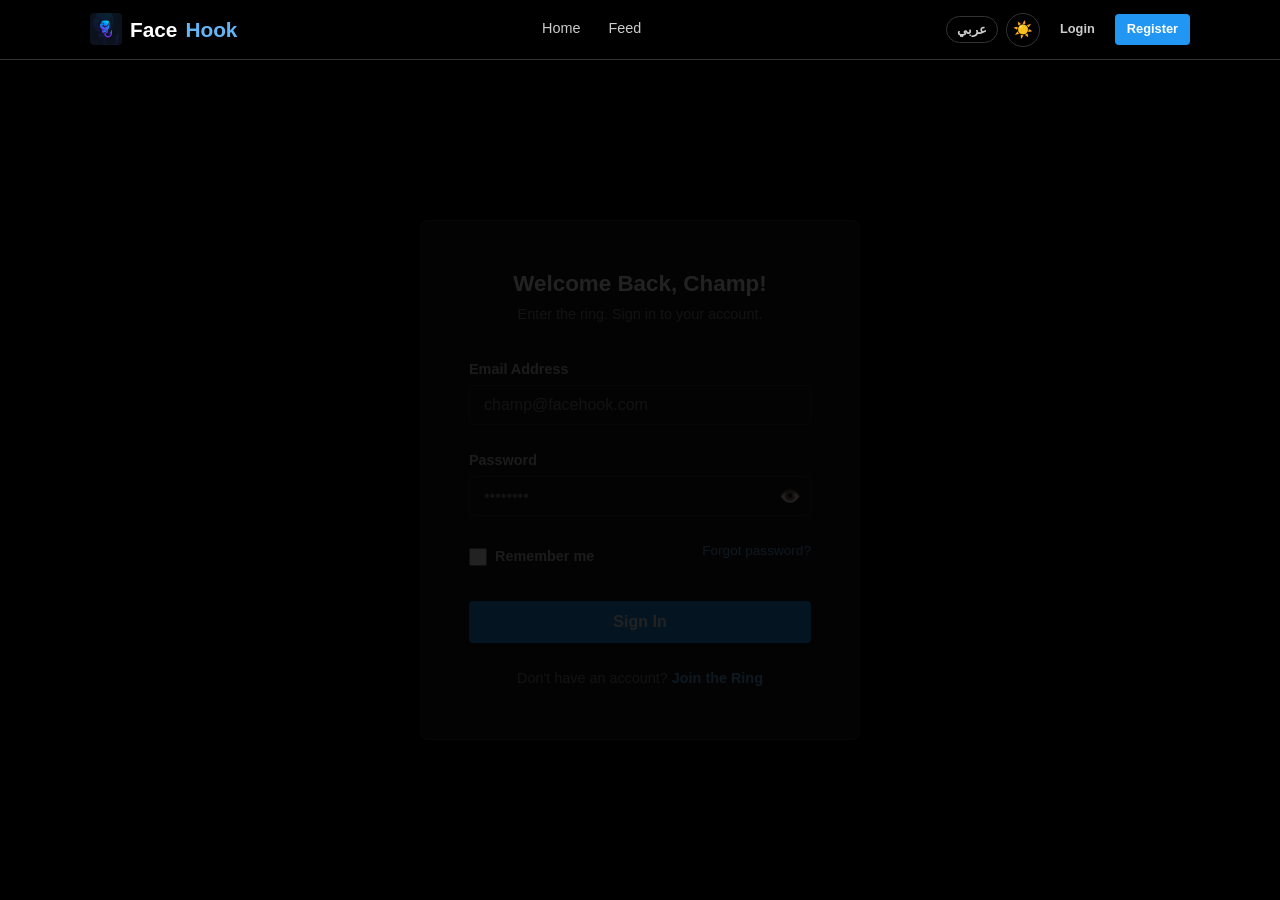
==== FaceHook/pages/dashboard.html @ 2dcbaf60 "last" ====
<!DOCTYPE html>
<html lang="en" data-theme="dark">
<head>
  <meta charset="UTF-8">
  <meta name="viewport" content="width=device-width, initial-scale=1.0">
  <meta name="description" content="Your FaceHook dashboard — stats, activity, and connections.">
  <title>Dashboard — FaceHook</title>
  <link rel="stylesheet" href="../css/global.css">
  <link rel="stylesheet" href="../css/themes.css">
  <link rel="stylesheet" href="../css/components.css">
  <link rel="stylesheet" href="../css/dashboard.css">
  <link rel="icon" href="../assets/images/logo.png" type="image/png">
</head>
<body>
  <nav class="navbar">
    <div class="nav-container">
      <a href="../index.html" class="nav-logo">
        <img src="../assets/images/logo.png" alt="FaceHook">
        <span>Face</span><span class="logo-hook">Hook</span>
      </a>
      <ul class="nav-links" id="nav-links">
        <li><a href="../index.html">Home</a></li>
        <li><a href="feed.html">Feed</a></li>
        <li><a href="search.html">Search</a></li>
      </ul>
      <div class="nav-actions">
        <button class="lang-toggle">عربي</button>
        <button class="theme-toggle"><span class="icon-sun">☀️</span><span class="icon-moon">🌙</span></button>
        <button class="nav-hamburger"><span>☰</span></button>
      </div>
    </div>
  </nav>

  <div class="page-wrapper">
    <div class="dashboard-page">
      <div class="dashboard-header">
        <div>
          <h1>📊 Your Dashboard</h1>
          <p class="text-muted">Welcome back! Here's your activity summary.</p>
        </div>
        <a href="admin.html" class="btn btn-secondary">Admin Panel</a>
      </div>

      <div class="stats-grid stagger-children">
        <div class="stat-card"><div class="stat-icon">📝</div><div class="stat-value" data-target="0">0</div><div class="stat-label">Your Posts</div></div>
        <div class="stat-card"><div class="stat-icon">👥</div><div class="stat-value" data-target="0">0</div><div class="stat-label">Followers</div></div>
        <div class="stat-card"><div class="stat-icon">❤️</div><div class="stat-value" data-target="0">0</div><div class="stat-label">Likes Received</div></div>
        <div class="stat-card"><div class="stat-icon">💬</div><div class="stat-value" data-target="0">0</div><div class="stat-label">Comments</div></div>
      </div>

      <div class="dashboard-grid">
        <div class="card pad-xl">
          <h3 class="mb-lg">Recent Activity</h3>
          <div class="activity-list" id="activity-list">
            <p class="text-center text-muted pad-lg">No activity yet. Start posting and connecting!</p>
          </div>
        </div>
        <div>
          <div class="card pad-xl">
            <h3 class="mb-md">Quick Links</h3>
            <div class="flex flex-col gap-sm">
              <a href="profile.html" class="btn btn-ghost">👤 My Profile</a>
              <a href="settings.html" class="btn btn-ghost">⚙️ Settings</a>
              <a href="chat.html" class="btn btn-ghost">💬 Messages</a>
              <a href="feed.html" class="btn btn-ghost">📝 Create Post</a>
            </div>
          </div>
        </div>
      </div>
    </div>
  </div>

  <script src="../js/data.js"></script>
  <script src="../js/app.js"></script>
  <script src="../js/dashboard.js"></script>
</body>
</html>
---- FaceHook/css/global.css ----
/* ============================================
   FaceHook — Global Styles
   ============================================ */

/* ---------- CSS Variables ---------- */
:root {
  /* Colors — blue */
  --primary: #2196F3;
  --primary-light: #64B5F6;
  --primary-dark: #1976D2;
  --accent: #2196F3;
  --accent-light: #64B5F6;
  --accent-dark: #1976D2;

  /* Semantic */
  --success: #4CAF50;
  --warning: #FF9800;
  --danger: #F44336;
  --info: #2196F3;

  /* Background — black */
  --bg-primary: #000000;
  --bg-secondary: #111111;
  --bg-card: #1a1a1a;
  --bg-elevated: #222222;
  --bg-input: #1a1a1a;

  /* Text */
  --text-primary: #ffffff;
  --text-secondary: #cccccc;
  --text-muted: #888888;
  --text-inverse: #000000;

  /* Border */
  --border-color: #333333;
  --border-color-hover: #555555;

  /* Shadows */
  --shadow-sm: 0 1px 3px rgba(0,0,0,0.5);
  --shadow-md: 0 2px 8px rgba(0,0,0,0.5);

  /* Spacing */
  --space-xs: 4px;
  --space-sm: 8px;
  --space-md: 16px;
  --space-lg: 24px;
  --space-xl: 32px;
  --space-2xl: 48px;
  --space-3xl: 64px;

  /* Border radius - simpler */
  --radius-sm: 4px;
  --radius-md: 8px;
  --radius-lg: 12px;
  --radius-xl: 16px;
  --radius-full: 9999px;

  /* Typography - basic system fonts */
  --font-primary: Arial, Helvetica, sans-serif;
  --font-heading: Arial, Helvetica, sans-serif;
  --font-mono: 'Courier New', monospace;

  /* Transitions */
  --transition-fast: 0.2s ease;
  --transition-base: 0.3s ease;
  --transition-slow: 0.4s ease;

  /* Layout */
  --navbar-height: 60px;
  --sidebar-width: 260px;
  --container-max: 1100px;
  --container-sm: 600px;
  --container-md: 850px;
}

/* ---------- Reset ---------- */
*, *::before, *::after {
  margin: 0;
  padding: 0;
  box-sizing: border-box;
}

html {
  font-size: 16px;
  scroll-behavior: smooth;
}

body {
  font-family: var(--font-primary);
  background-color: var(--bg-primary);
  color: var(--text-primary);
  line-height: 1.6;
  min-height: 100vh;
}

/* ---------- Typography ---------- */
h1, h2, h3, h4, h5, h6 {
  font-family: var(--font-heading);
  font-weight: bold;
  line-height: 1.3;
  color: var(--text-primary);
}

h1 { font-size: 2rem; }
h2 { font-size: 1.6rem; }
h3 { font-size: 1.3rem; }
h4 { font-size: 1.1rem; }
h5 { font-size: 1rem; }
h6 { font-size: 0.9rem; }

p {
  margin-bottom: var(--space-md);
  color: var(--text-secondary);
}

a {
  color: var(--primary-light);
  text-decoration: none;
}

a:hover {
  text-decoration: underline;
}

strong, b { font-weight: bold; }
small { font-size: 0.85rem; }

/* ---------- Lists ---------- */
ul, ol {
  padding-left: var(--space-lg);
  margin-bottom: var(--space-md);
}

li { margin-bottom: var(--space-xs); }

/* ---------- Images ---------- */
img, video { max-width: 100%; height: auto; display: block; }

/* ---------- Tables ---------- */
table {
  width: 100%;
  border-collapse: collapse;
  margin-bottom: var(--space-lg);
}

th, td {
  padding: 10px 14px;
  text-align: left;
  border-bottom: 1px solid var(--border-color);
}

th {
  font-weight: bold;
  background: var(--bg-elevated);
  font-size: 0.85rem;
  text-transform: uppercase;
}

tr:hover {
  background: rgba(74, 144, 217, 0.05);
}

/* ---------- Forms ---------- */
input, textarea, select, button {
  font-family: var(--font-primary);
  font-size: 1rem;
  outline: none;
}

input:not([type="checkbox"]):not([type="radio"]),
textarea,
select {
  width: 100%;
  padding: 10px 14px;
  background: var(--bg-input);
  border: 1px solid var(--border-color);
  border-radius: var(--radius-sm);
  color: var(--text-primary);
}

input:focus,
textarea:focus,
select:focus {
  border-color: var(--primary);
}

input::placeholder,
textarea::placeholder {
  color: var(--text-muted);
}

label {
  display: block;
  font-size: 0.9rem;
  font-weight: bold;
  margin-bottom: var(--space-xs);
  color: var(--text-secondary);
}

/* ---------- Selection ---------- */
::selection {
  background: var(--primary);
  color: white;
}

/* ---------- Utility Classes ---------- */
.container {
  width: 100%;
  max-width: var(--container-max);
  margin: 0 auto;
  padding: 0 var(--space-lg);
}

.container-sm { max-width: var(--container-sm); }
.container-md { max-width: var(--container-md); }

.text-center { text-align: center; }
.text-right { text-align: right; }
.text-muted { color: var(--text-muted); }
.text-primary-color { color: var(--primary-light); }
.text-accent { color: var(--accent); }
.text-success { color: var(--success); }
.text-warning { color: var(--warning); }
.text-danger { color: var(--danger); }

.flex { display: flex; }
.flex-col { flex-direction: column; }
.flex-wrap { flex-wrap: wrap; }
.items-center { align-items: center; }
.justify-center { justify-content: center; }
.justify-between { justify-content: space-between; }
.gap-sm { gap: var(--space-sm); }
.gap-md { gap: var(--space-md); }
.gap-lg { gap: var(--space-lg); }
.gap-xl { gap: var(--space-xl); }

.grid { display: grid; }

.mt-sm { margin-top: var(--space-sm); }
.mt-md { margin-top: var(--space-md); }
.mt-lg { margin-top: var(--space-lg); }
.mt-xl { margin-top: var(--space-xl); }
.mb-sm { margin-bottom: var(--space-sm); }
.mb-md { margin-bottom: var(--space-md); }
.mb-lg { margin-bottom: var(--space-lg); }
.mb-xl { margin-bottom: var(--space-xl); }
.mb-0 { margin-bottom: 0; }
.mt-2xl { margin-top: var(--space-2xl); }
.mt-3xl { margin-top: var(--space-3xl); }
.pt-xl { padding-top: var(--space-xl); }
.pb-3xl { padding-bottom: var(--space-3xl); }
.pad-xl { padding: var(--space-xl); }
.pad-lg { padding: var(--space-lg); }
.full-center { display: flex; align-items: center; justify-content: center; }

.hidden { display: none !important; }

/* ---------- Animations - simple ---------- */
@keyframes fadeIn {
  from { opacity: 0; }
  to   { opacity: 1; }
}

.animate-fade-in  { animation: fadeIn 0.4s ease; }
.animate-slide-up { animation: fadeIn 0.4s ease; }
.animate-pulse    { /* removed */ }
.animate-float    { /* removed */ }

.stagger-children > * {
  animation: fadeIn 0.3s ease;
}

/* ---------- Responsive ---------- */
@media (max-width: 768px) {
  h1 { font-size: 1.6rem; }
  h2 { font-size: 1.3rem; }
  h3 { font-size: 1.1rem; }
  .container { padding: 0 var(--space-md); }
}

@media (max-width: 480px) {
  h1 { font-size: 1.4rem; }
  h2 { font-size: 1.2rem; }
}
---- FaceHook/css/themes.css ----
/* ============================================
   FaceHook — Theme Definitions
   Dark = black + blue, Light = white + blue
   ============================================ */

/* ---------- Dark Theme ---------- */
[data-theme="dark"] {
  --primary: #2196F3;
  --primary-light: #64B5F6;
  --primary-dark: #1976D2;
  --accent: #2196F3;
  --accent-light: #64B5F6;

  --bg-primary: #000000;
  --bg-secondary: #111111;
  --bg-card: #1a1a1a;
  --bg-elevated: #222222;
  --bg-input: #1a1a1a;

  --text-primary: #ffffff;
  --text-secondary: #cccccc;
  --text-muted: #888888;
  --text-inverse: #000000;

  --border-color: #333333;
  --border-color-hover: #555555;

  --shadow-sm: 0 1px 3px rgba(0,0,0,0.5);
  --shadow-md: 0 2px 8px rgba(0,0,0,0.5);

  --gradient-primary: #2196F3;
  --gradient-accent: #2196F3;

  --navbar-bg: #000000;
}

/* ---------- Light Theme ---------- */
[data-theme="light"] {
  --primary: #1976D2;
  --primary-light: #2196F3;
  --primary-dark: #0D47A1;
  --accent: #1976D2;
  --accent-light: #2196F3;

  --bg-primary: #ffffff;
  --bg-secondary: #f5f5f5;
  --bg-card: #ffffff;
  --bg-elevated: #eeeeee;
  --bg-input: #ffffff;

  --text-primary: #000000;
  --text-secondary: #444444;
  --text-muted: #888888;
  --text-inverse: #ffffff;

  --border-color: #dddddd;
  --border-color-hover: #bbbbbb;

  --shadow-sm: 0 1px 3px rgba(0,0,0,0.1);
  --shadow-md: 0 2px 6px rgba(0,0,0,0.1);

  --gradient-primary: #1976D2;
  --gradient-accent: #1976D2;

  --navbar-bg: #ffffff;
}
---- FaceHook/css/components.css ----
/* ============================================
   FaceHook — Components
   Navbar, Footer, Buttons, Cards, Modals, etc.
   ============================================ */

/* ==========================================
   NAVBAR
   ========================================== */
.navbar {
  position: fixed;
  top: 0;
  left: 0;
  right: 0;
  height: var(--navbar-height);
  background: var(--navbar-bg, #1a1a2e);
  border-bottom: 1px solid var(--border-color);
  z-index: 1000;
  display: flex;
  align-items: center;
  padding: 0 var(--space-lg);
}

.navbar .nav-container {
  width: 100%;
  max-width: var(--container-max);
  margin: 0 auto;
  display: flex;
  align-items: center;
  justify-content: space-between;
}

.navbar .nav-logo {
  display: flex;
  align-items: center;
  gap: var(--space-sm);
  font-size: 1.3rem;
  font-weight: bold;
  color: var(--text-primary);
  text-decoration: none;
}

.navbar .nav-logo img {
  width: 32px;
  height: 32px;
  border-radius: 4px;
}

.navbar .nav-logo span.logo-hook {
  color: var(--primary-light);
}

/* Nav Links */
.navbar .nav-links {
  display: flex;
  align-items: center;
  gap: 4px;
  list-style: none;
  padding: 0;
  margin: 0;
}

.navbar .nav-links a {
  padding: 8px 12px;
  border-radius: var(--radius-sm);
  color: var(--text-secondary);
  font-size: 0.9rem;
  text-decoration: none;
}

.navbar .nav-links a:hover,
.navbar .nav-links a.active {
  color: var(--primary-light);
  background: rgba(74, 144, 217, 0.1);
}

/* Nav Actions */
.navbar .nav-actions {
  display: flex;
  align-items: center;
  gap: var(--space-sm);
}

/* Theme Toggle */
.theme-toggle {
  background: none;
  border: 1px solid var(--border-color);
  border-radius: 50%;
  padding: 6px;
  cursor: pointer;
  color: var(--text-secondary);
  width: 34px;
  height: 34px;
  display: flex;
  align-items: center;
  justify-content: center;
}

.theme-toggle:hover {
  border-color: var(--primary);
}

[data-theme="dark"] .theme-toggle .icon-sun  { display: inline; }
[data-theme="dark"] .theme-toggle .icon-moon { display: none;   }
[data-theme="light"] .theme-toggle .icon-sun  { display: none;   }
[data-theme="light"] .theme-toggle .icon-moon { display: inline; }

/* Language Toggle */
.lang-toggle {
  background: none;
  border: 1px solid var(--border-color);
  border-radius: 20px;
  padding: 5px 10px;
  cursor: pointer;
  color: var(--text-secondary);
  font-size: 0.8rem;
  font-weight: bold;
}

.lang-toggle:hover {
  border-color: var(--primary);
}

/* Mobile Hamburger */
.nav-hamburger {
  display: none;
  background: none;
  border: none;
  color: var(--text-primary);
  font-size: 1.5rem;
  cursor: pointer;
}

@media (max-width: 768px) {
  .nav-hamburger { display: block; }

  .navbar .nav-links {
    display: none;
    position: absolute;
    top: var(--navbar-height);
    left: 0;
    right: 0;
    background: var(--bg-secondary);
    border-bottom: 1px solid var(--border-color);
    flex-direction: column;
    padding: var(--space-md);
  }

  .navbar .nav-links.open {
    display: flex;
  }

  .navbar .nav-links a {
    width: 100%;
    padding: 10px 14px;
  }
}


/* ==========================================
   BUTTONS
   ========================================== */
.btn {
  display: inline-flex;
  align-items: center;
  justify-content: center;
  gap: 6px;
  padding: 8px 18px;
  font-size: 0.9rem;
  font-weight: bold;
  border: none;
  border-radius: var(--radius-sm);
  cursor: pointer;
  text-decoration: none;
}

.btn-primary {
  background: var(--primary);
  color: white;
}

.btn-primary:hover {
  background: var(--primary-dark);
  color: white;
}

.btn-secondary {
  background: transparent;
  color: var(--primary-light);
  border: 1px solid var(--primary);
}

.btn-secondary:hover {
  background: rgba(74, 144, 217, 0.1);
  color: var(--primary-light);
}

.btn-accent {
  background: var(--accent);
  color: white;
}

.btn-accent:hover {
  background: var(--accent-dark);
  color: white;
}

.btn-danger {
  background: var(--danger);
  color: white;
}

.btn-danger:hover {
  background: #c0392b;
  color: white;
}

.btn-ghost {
  background: transparent;
  color: var(--text-secondary);
}

.btn-ghost:hover {
  background: rgba(74, 144, 217, 0.08);
  color: var(--text-primary);
}

.btn-sm { padding: 5px 12px; font-size: 0.8rem; }
.btn-lg { padding: 12px 28px; font-size: 1rem; }
.btn-full { width: 100%; }


/* ==========================================
   CARDS
   ========================================== */
.card {
  background: var(--bg-card);
  border: 1px solid var(--border-color);
  border-radius: var(--radius-md);
  padding: var(--space-lg);
}

.card:hover {
  border-color: var(--border-color-hover);
}

.card-header {
  display: flex;
  align-items: center;
  justify-content: space-between;
  margin-bottom: var(--space-md);
}

.card-footer {
  display: flex;
  align-items: center;
  justify-content: space-between;
  padding-top: var(--space-md);
  border-top: 1px solid var(--border-color);
}


/* ==========================================
   BADGES
   ========================================== */
.badge {
  display: inline-flex;
  align-items: center;
  padding: 2px 8px;
  font-size: 0.75rem;
  font-weight: bold;
  border-radius: 10px;
}

.badge-primary { background: rgba(74,144,217,0.15); color: var(--primary-light); }
.badge-accent  { background: rgba(40,167,69,0.15);  color: var(--accent); }
.badge-success { background: rgba(40,167,69,0.15);  color: var(--success); }
.badge-warning { background: rgba(255,193,7,0.15);  color: var(--warning); }
.badge-danger  { background: rgba(220,53,69,0.15);  color: var(--danger); }


/* ==========================================
   AVATARS
   ========================================== */
.avatar {
  border-radius: 50%;
  border: 2px solid var(--border-color);
}

.avatar-xs { width: 28px; height: 28px; }
.avatar-sm { width: 36px; height: 36px; }
.avatar-md { width: 48px; height: 48px; }
.avatar-lg { width: 64px; height: 64px; }
.avatar-xl { width: 96px; height: 96px; }
.avatar-2xl { width: 128px; height: 128px; }


/* ==========================================
   MODAL
   ========================================== */
.modal-overlay {
  position: fixed;
  top: 0; left: 0; right: 0; bottom: 0;
  background: rgba(0, 0, 0, 0.6);
  display: flex;
  align-items: center;
  justify-content: center;
  z-index: 2000;
  opacity: 0;
  visibility: hidden;
}

.modal-overlay.active,
.modal-overlay.open {
  opacity: 1;
  visibility: visible;
}

.modal {
  background: var(--bg-card);
  border: 1px solid var(--border-color);
  border-radius: var(--radius-md);
  padding: var(--space-xl);
  max-width: 500px;
  width: 90%;
  max-height: 85vh;
  overflow-y: auto;
}

.modal-header {
  display: flex;
  align-items: center;
  justify-content: space-between;
  margin-bottom: var(--space-lg);
}

.modal-close {
  background: none;
  border: none;
  color: var(--text-muted);
  font-size: 1.5rem;
  cursor: pointer;
}

.modal-close:hover {
  color: var(--danger);
}


/* ==========================================
   TABS
   ========================================== */
.tabs {
  display: flex;
  border-bottom: 2px solid var(--border-color);
  margin-bottom: var(--space-lg);
}

.tab {
  padding: 8px 18px;
  background: none;
  border: none;
  color: var(--text-muted);
  font-size: 0.9rem;
  cursor: pointer;
}

.tab:hover { color: var(--text-primary); }

.tab.active {
  color: var(--primary-light);
  border-bottom: 2px solid var(--primary);
  margin-bottom: -2px;
}

.tab-content { display: none; }
.tab-content.active { display: block; }


/* ==========================================
   FOOTER
   ========================================== */
.footer {
  background: var(--bg-secondary);
  border-top: 1px solid var(--border-color);
  padding: var(--space-2xl) 0 var(--space-xl);
  margin-top: var(--space-3xl);
}

.footer-grid {
  display: grid;
  grid-template-columns: 2fr 1fr 1fr;
  gap: var(--space-xl);
  max-width: var(--container-max);
  margin: 0 auto;
  padding: 0 var(--space-lg);
}

.footer-brand p {
  margin-top: var(--space-sm);
  font-size: 0.9rem;
}

.footer h4 {
  font-size: 0.9rem;
  text-transform: uppercase;
  color: var(--text-muted);
  margin-bottom: var(--space-md);
}

.footer ul { list-style: none; padding: 0; }
.footer ul li { margin-bottom: var(--space-sm); }
.footer ul a { color: var(--text-secondary); font-size: 0.9rem; }
.footer ul a:hover { color: var(--primary-light); }

.footer-bottom {
  max-width: var(--container-max);
  margin: var(--space-lg) auto 0;
  padding: var(--space-lg) var(--space-lg) 0;
  border-top: 1px solid var(--border-color);
  display: flex;
  justify-content: center;
  font-size: 0.85rem;
  color: var(--text-muted);
}

@media (max-width: 768px) {
  .footer-grid { grid-template-columns: 1fr; gap: var(--space-lg); }
}


/* ==========================================
   FORM GROUPS
   ========================================== */
.form-group {
  margin-bottom: var(--space-lg);
}

.form-group .error-message {
  display: none;
  color: var(--danger);
  font-size: 0.8rem;
  margin-top: 4px;
}

.form-group.error input,
.form-group.error textarea,
.form-group.error select {
  border-color: var(--danger);
}

.form-group.error .error-message {
  display: block;
}

/* Password toggle */
.password-wrapper {
  position: relative;
}

.password-wrapper input {
  padding-right: 48px;
}

.password-toggle {
  position: absolute;
  right: 10px;
  top: 50%;
  transform: translateY(-50%);
  background: none;
  border: none;
  color: var(--text-muted);
  cursor: pointer;
  font-size: 1.1rem;
}

.password-toggle:hover {
  color: var(--text-primary);
}

/* Checkbox */
.checkbox-group {
  display: flex;
  align-items: center;
  gap: var(--space-sm);
  cursor: pointer;
}

.checkbox-group input {
  width: 18px;
  height: 18px;
  accent-color: var(--primary);
  cursor: pointer;
}


/* ==========================================
   PAGINATION
   ========================================== */
.pagination {
  display: flex;
  align-items: center;
  justify-content: center;
  gap: 4px;
  margin-top: var(--space-xl);
}

.pagination button {
  padding: 6px 12px;
  background: var(--bg-card);
  border: 1px solid var(--border-color);
  border-radius: var(--radius-sm);
  color: var(--text-secondary);
  font-size: 0.9rem;
  cursor: pointer;
}

.pagination button:hover {
  border-color: var(--primary);
}

.pagination button.active {
  background: var(--primary);
  color: white;
  border-color: var(--primary);
}

.pagination button:disabled {
  opacity: 0.4;
  cursor: not-allowed;
}


/* Page wrapper */
.page-wrapper {
  padding-top: var(--navbar-height);
  min-height: 100vh;
}

/* Empty state */
.empty-state {
  text-align: center;
  padding: var(--space-3xl) var(--space-lg);
  color: var(--text-muted);
}

/* Toast notification */
.toast {
  position: fixed;
  bottom: 20px;
  right: 20px;
  padding: 12px 20px;
  border-radius: var(--radius-sm);
  color: white;
  font-size: 0.9rem;
  z-index: 3000;
  transform: translateY(100px);
  opacity: 0;
  transition: all 0.3s ease;
}

.toast.show {
  transform: translateY(0);
  opacity: 1;
}

.toast-success { background: var(--success); }
.toast-danger  { background: var(--danger); }
.toast-info    { background: var(--info); }
.toast-warning { background: var(--warning); color: #222; }

/* Filter chips */
.filter-chip {
  padding: 6px 14px;
  background: var(--bg-card);
  border: 1px solid var(--border-color);
  border-radius: 20px;
  color: var(--text-secondary);
  font-size: 0.85rem;
  cursor: pointer;
}

.filter-chip:hover,
.filter-chip.active {
  background: var(--primary);
  color: white;
  border-color: var(--primary);
}

/* Toggle switch */
.toggle-switch {
  position: relative;
  display: inline-block;
  width: 44px;
  height: 24px;
}

.toggle-switch input {
  opacity: 0;
  width: 0;
  height: 0;
}

.toggle-switch .slider {
  position: absolute;
  top: 0; left: 0; right: 0; bottom: 0;
  background: var(--bg-elevated);
  border-radius: 12px;
  cursor: pointer;
}

.toggle-switch .slider::before {
  content: '';
  position: absolute;
  width: 18px;
  height: 18px;
  left: 3px;
  bottom: 3px;
  background: white;
  border-radius: 50%;
  transition: 0.2s;
}

.toggle-switch input:checked + .slider {
  background: var(--primary);
}

.toggle-switch input:checked + .slider::before {
  transform: translateX(20px);
}

/* Admin table */
.admin-table {
  width: 100%;
  border-collapse: collapse;
}

.admin-table th,
.admin-table td {
  padding: 10px 12px;
  text-align: left;
  border-bottom: 1px solid var(--border-color);
  font-size: 0.85rem;
}

.admin-table th {
  background: var(--bg-elevated);
  font-weight: bold;
  text-transform: uppercase;
  font-size: 0.8rem;
}

/* Dropdown */
.dropdown {
  position: relative;
}

.dropdown-menu {
  position: absolute;
  top: calc(100% + 4px);
  right: 0;
  background: var(--bg-card);
  border: 1px solid var(--border-color);
  border-radius: var(--radius-sm);
  padding: 4px;
  min-width: 180px;
  box-shadow: var(--shadow-md);
  display: none;
  z-index: 100;
}

.dropdown-menu.open {
  display: block;
}

.dropdown-menu a,
.dropdown-menu button {
  display: flex;
  align-items: center;
  gap: var(--space-sm);
  width: 100%;
  padding: 8px 12px;
  border-radius: var(--radius-sm);
  color: var(--text-secondary);
  font-size: 0.9rem;
  background: none;
  border: none;
  cursor: pointer;
  text-align: left;
  text-decoration: none;
}

.dropdown-menu a:hover,
.dropdown-menu button:hover {
  background: rgba(33, 150, 243, 0.1);
  color: var(--text-primary);
}
---- FaceHook/css/dashboard.css ----
/* ============================================
   FaceHook — Dashboard Styles
   ============================================ */

.dashboard-page {
  max-width: var(--container-max);
  margin: 0 auto;
  padding: var(--space-xl) var(--space-lg);
}

.dashboard-header {
  display: flex;
  align-items: center;
  justify-content: space-between;
  margin-bottom: var(--space-xl);
  flex-wrap: wrap;
  gap: var(--space-md);
}

.stats-grid {
  display: grid;
  grid-template-columns: repeat(4, 1fr);
  gap: var(--space-lg);
  margin-bottom: var(--space-xl);
}

.stat-card {
  background: var(--bg-card);
  border: 1px solid var(--border-color);
  border-radius: var(--radius-sm);
  padding: var(--space-xl);
  text-align: center;
}

.stat-card .stat-icon {
  font-size: 1.8rem;
  margin-bottom: var(--space-sm);
}

.stat-card .stat-value {
  font-size: 1.8rem;
  font-weight: bold;
  color: var(--text-primary);
}

.stat-card .stat-label {
  font-size: 0.85rem;
  color: var(--text-muted);
  margin-top: var(--space-xs);
}

.dashboard-grid {
  display: grid;
  grid-template-columns: 2fr 1fr;
  gap: var(--space-xl);
}

.activity-list {
  display: flex;
  flex-direction: column;
  gap: var(--space-sm);
}

.activity-item {
  display: flex;
  align-items: center;
  gap: var(--space-md);
  padding: var(--space-md);
  border-radius: var(--radius-sm);
}

.activity-item:hover {
  background: var(--bg-elevated);
}

.activity-item .activity-icon {
  width: 36px;
  height: 36px;
  border-radius: 50%;
  display: flex;
  align-items: center;
  justify-content: center;
  font-size: 1rem;
}

.activity-item .activity-info { flex: 1; }
.activity-item .activity-info h5 { font-size: 0.9rem; margin-bottom: 2px; }
.activity-item .activity-info span { font-size: 0.8rem; color: var(--text-muted); }

@media (max-width: 1024px) {
  .stats-grid { grid-template-columns: repeat(2, 1fr); }
  .dashboard-grid { grid-template-columns: 1fr; }
}

@media (max-width: 480px) {
  .stats-grid { grid-template-columns: 1fr; }
}
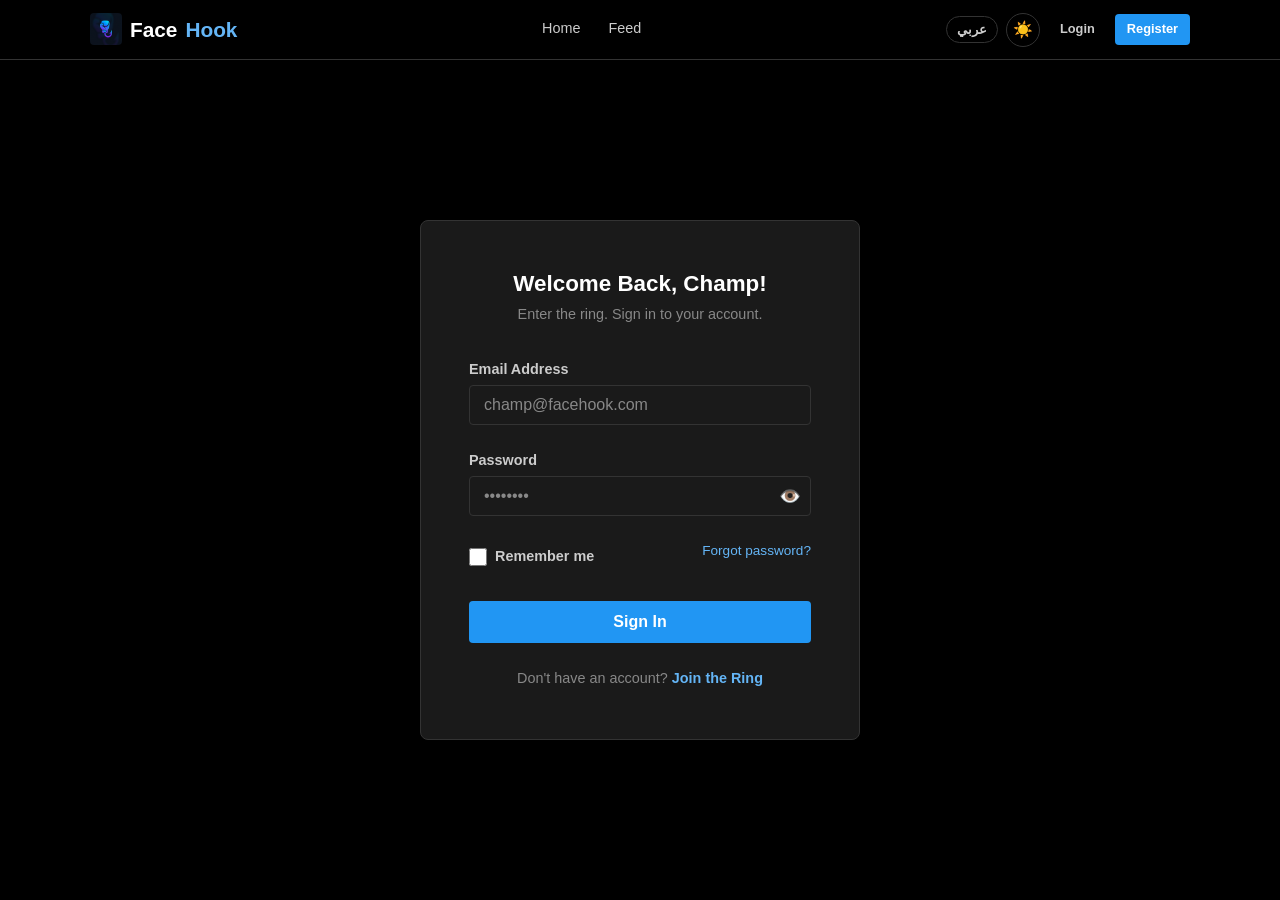
==== commit 31a32d4c: "ss" ====
--- a/FaceHook/pages/dashboard.html
+++ b/FaceHook/pages/dashboard.html
@@ -22,6 +22,7 @@
         <li><a href="../index.html">Home</a></li>
         <li><a href="feed.html">Feed</a></li>
         <li><a href="search.html">Search</a></li>
+        <li><a href="pages/chat.html">Chat</a></li>
       </ul>
       <div class="nav-actions">
         <button class="lang-toggle">عربي</button>
